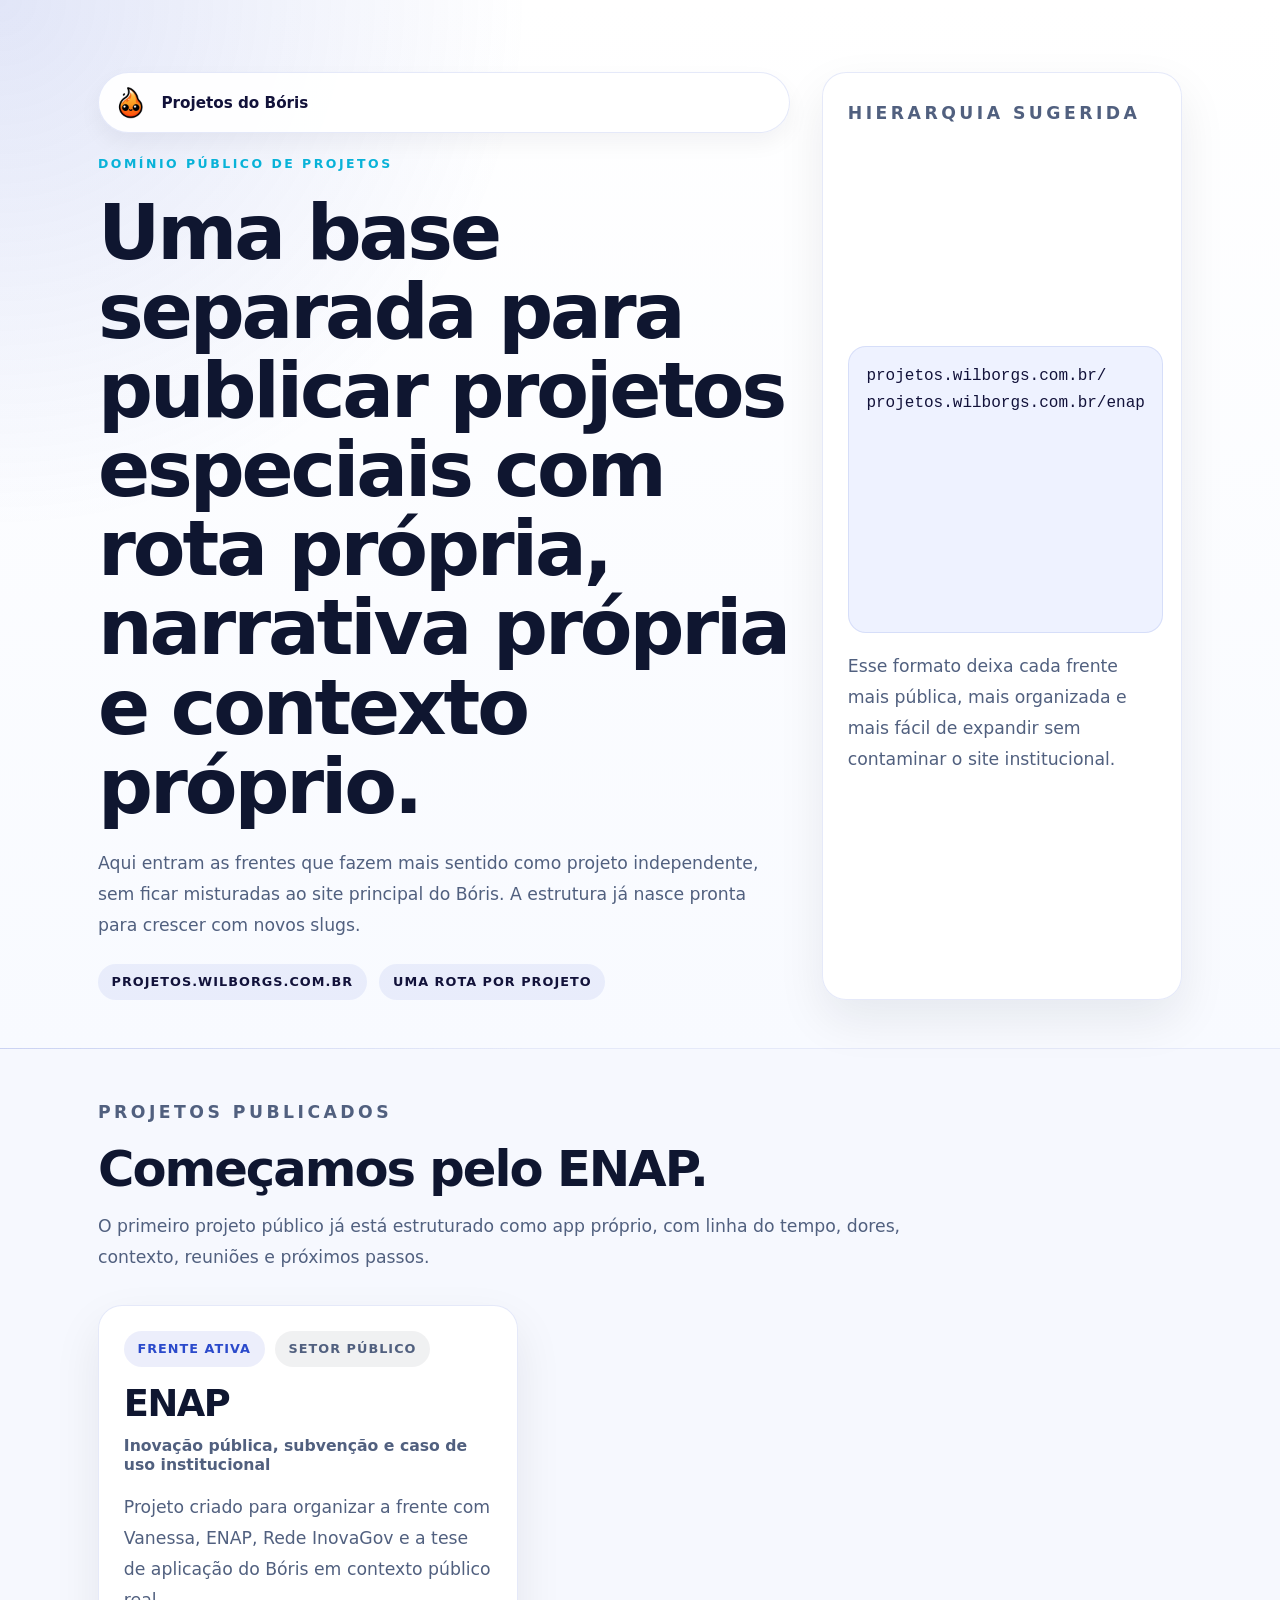
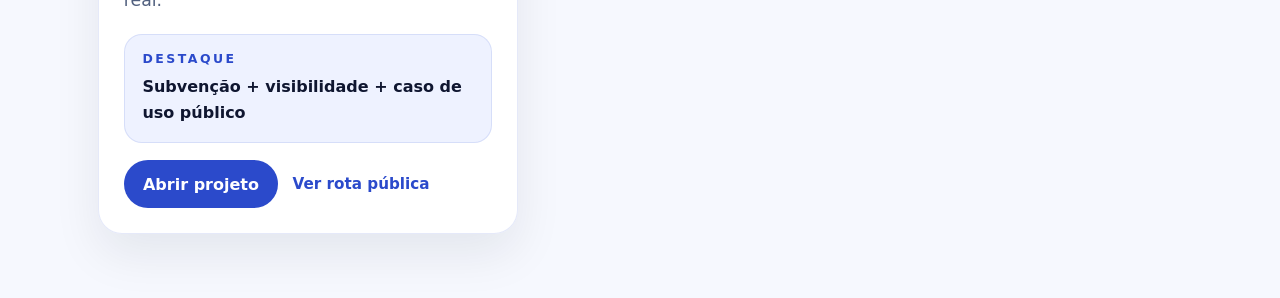
==== index.html @ 0bcfcd99 "chore: inicializa repositorio boris-projetos" ====
<!doctype html>
<html lang="pt-BR">
  <head>
    <meta charset="UTF-8" />
    <meta name="viewport" content="width=device-width, initial-scale=1.0" />
    <title>Projetos do Bóris</title>
    <meta
      name="description"
      content="Hub público de projetos do Bóris, com rotas independentes por projeto em um domínio próprio."
    />
    <link rel="stylesheet" href="./styles.css" />
  </head>
  <body>
    <main class="projects-shell">
      <section class="projects-hero">
        <div class="projects-container projects-hero-grid">
          <div class="projects-copy">
            <div class="projects-brand">
              <img src="./assets/boris-logo-oficial.png" alt="Logo Bóris" />
              <span>Projetos do Bóris</span>
            </div>

            <p class="projects-kicker">Domínio público de projetos</p>
            <h1>Uma base separada para publicar projetos especiais com rota própria, narrativa própria e contexto próprio.</h1>
            <p class="projects-lead">
              Aqui entram as frentes que fazem mais sentido como projeto independente, sem ficar
              misturadas ao site principal do Bóris. A estrutura já nasce pronta para crescer com
              novos slugs.
            </p>

            <div class="projects-pills">
              <span>projetos.wilborgs.com.br</span>
              <span>uma rota por projeto</span>
            </div>
          </div>

          <aside class="projects-architecture">
            <p class="projects-card-label">Hierarquia sugerida</p>
            <div class="projects-code">
              projetos.wilborgs.com.br/
              <br />
              projetos.wilborgs.com.br/enap
            </div>
            <p>
              Esse formato deixa cada frente mais pública, mais organizada e mais fácil de expandir
              sem contaminar o site institucional.
            </p>
          </aside>
        </div>
      </section>

      <section class="projects-section">
        <div class="projects-container">
          <div class="projects-section-head">
            <p class="projects-kicker">Projetos publicados</p>
            <h2>Começamos pelo ENAP.</h2>
            <p>
              O primeiro projeto público já está estruturado como app próprio, com linha do tempo,
              dores, contexto, reuniões e próximos passos.
            </p>
          </div>

          <div class="projects-grid">
            <article class="project-card">
              <div class="project-card-meta">
                <span>Frente ativa</span>
                <span>Setor público</span>
              </div>

              <h3>ENAP</h3>
              <p class="project-card-subtitle">Inovação pública, subvenção e caso de uso institucional</p>
              <p class="project-card-copy">
                Projeto criado para organizar a frente com Vanessa, ENAP, Rede InovaGov e a tese
                de aplicação do Bóris em contexto público real.
              </p>

              <div class="project-card-panel">
                <p class="projects-card-label">Destaque</p>
                <strong>Subvenção + visibilidade + caso de uso público</strong>
              </div>

              <div class="project-card-actions">
                <a class="project-button" href="./enap/">Abrir projeto</a>
                <a class="project-link" href="./enap/">Ver rota pública</a>
              </div>
            </article>
          </div>
        </div>
      </section>
    </main>
  </body>
</html>
---- styles.css ----
:root {
  --bg: #f6f8fe;
  --surface: #ffffff;
  --surface-soft: #eef2ff;
  --text: #0f1630;
  --text-secondary: #51607f;
  --line: rgba(43, 74, 203, 0.12);
  --blue: #2b4acb;
  --blue-dark: #12123a;
  --cyan: #08b2d8;
  --shadow: 0 20px 48px rgba(15, 23, 42, 0.08);
  --radius-lg: 24px;
  --radius-md: 18px;
  --radius-sm: 12px;
  --container: 1180px;
  --font: "Inter", system-ui, -apple-system, BlinkMacSystemFont, "Segoe UI", sans-serif;
}

* {
  box-sizing: border-box;
}

body {
  margin: 0;
  font-family: var(--font);
  background: var(--bg);
  color: var(--text);
}

img {
  display: block;
  max-width: 100%;
}

a {
  color: inherit;
  text-decoration: none;
}

.projects-container {
  width: min(100%, var(--container));
  margin: 0 auto;
  padding-inline: clamp(1.5rem, 4vw, 3rem);
}

.projects-shell {
  min-height: 100vh;
}

.projects-hero {
  padding: 4.5rem 0 3rem;
  background:
    radial-gradient(circle at top left, rgba(43, 74, 203, 0.14), transparent 32%),
    linear-gradient(180deg, #ffffff 0%, #f8faff 100%);
  border-bottom: 1px solid var(--line);
}

.projects-hero-grid {
  display: grid;
  gap: 2rem;
  grid-template-columns: minmax(0, 1.15fr) 360px;
  align-items: end;
}

.projects-brand {
  display: inline-flex;
  align-items: center;
  gap: 0.9rem;
  padding: 0.85rem 1rem;
  border-radius: 999px;
  background: rgba(255, 255, 255, 0.92);
  border: 1px solid var(--line);
  box-shadow: 0 10px 22px rgba(15, 23, 42, 0.05);
}

.projects-brand img {
  width: 2rem;
  height: 2rem;
}

.projects-brand span {
  font-size: 0.95rem;
  font-weight: 700;
  color: var(--blue-dark);
}

.projects-copy {
  display: grid;
  gap: 1.4rem;
}

.projects-kicker,
.projects-card-label {
  margin: 0;
  font-size: 0.78rem;
  font-weight: 700;
  letter-spacing: 0.2em;
  text-transform: uppercase;
}

.projects-kicker {
  color: var(--cyan);
}

.projects-copy h1,
.projects-section-head h2,
.project-card h3 {
  margin: 0;
  line-height: 1.03;
  letter-spacing: -0.04em;
}

.projects-copy h1 {
  max-width: 14ch;
  font-size: clamp(2.8rem, 6vw, 5.2rem);
}

.projects-lead,
.projects-section-head p,
.project-card-copy,
.projects-architecture p {
  margin: 0;
  font-size: 1.08rem;
  line-height: 1.8;
  color: var(--text-secondary);
}

.projects-pills {
  display: flex;
  flex-wrap: wrap;
  gap: 0.8rem;
}

.projects-pills span,
.project-card-meta span {
  display: inline-flex;
  align-items: center;
  min-height: 36px;
  padding: 0.5rem 0.85rem;
  border-radius: 999px;
  font-size: 0.8rem;
  font-weight: 700;
  text-transform: uppercase;
  letter-spacing: 0.08em;
}

.projects-pills span {
  background: rgba(43, 74, 203, 0.08);
  color: var(--blue-dark);
}

.projects-architecture,
.project-card {
  display: grid;
  gap: 1.1rem;
  padding: 1.55rem;
  border-radius: var(--radius-lg);
  background: rgba(255, 255, 255, 0.92);
  border: 1px solid var(--line);
  box-shadow: var(--shadow);
}

.projects-architecture {
  align-self: stretch;
}

.projects-card-label {
  color: var(--blue);
}

.projects-code,
.project-card-panel {
  border-radius: var(--radius-md);
  border: 1px solid var(--line);
  background: var(--surface-soft);
}

.projects-code {
  padding: 1rem 1.1rem;
  font-family: ui-monospace, SFMono-Regular, Menlo, monospace;
  font-size: 1rem;
  line-height: 1.7;
  color: var(--blue-dark);
}

.projects-section {
  padding: 3rem 0 4rem;
}

.projects-section-head {
  display: grid;
  gap: 1rem;
  max-width: 54rem;
}

.projects-section-head h2 {
  font-size: clamp(2rem, 4vw, 3.1rem);
}

.projects-grid {
  display: grid;
  gap: 1.5rem;
  margin-top: 2rem;
  grid-template-columns: repeat(auto-fit, minmax(320px, 420px));
}

.project-card-meta {
  display: flex;
  flex-wrap: wrap;
  gap: 0.65rem;
}

.project-card-meta span:first-child {
  background: rgba(43, 74, 203, 0.09);
  color: var(--blue);
}

.project-card-meta span:last-child {
  background: rgba(15, 23, 42, 0.06);
  color: var(--text-secondary);
}

.project-card h3 {
  font-size: 2.3rem;
}

.project-card-subtitle {
  margin: -0.25rem 0 0;
  font-size: 0.98rem;
  font-weight: 700;
  color: var(--text-secondary);
}

.project-card-panel {
  display: grid;
  gap: 0.55rem;
  padding: 1rem 1.1rem;
}

.project-card-panel strong {
  font-size: 1rem;
  line-height: 1.6;
  color: var(--text);
}

.project-card-actions {
  display: flex;
  flex-wrap: wrap;
  gap: 0.9rem;
  align-items: center;
}

.project-button {
  display: inline-flex;
  align-items: center;
  justify-content: center;
  min-height: 46px;
  padding: 0.9rem 1.2rem;
  border-radius: 999px;
  background: var(--blue);
  color: #ffffff;
  font-weight: 700;
}

.project-link {
  font-size: 0.95rem;
  font-weight: 700;
  color: var(--blue);
}

@media (max-width: 900px) {
  .projects-hero-grid {
    grid-template-columns: 1fr;
  }

  .projects-copy h1 {
    max-width: 100%;
  }
}

@media (max-width: 640px) {
  .projects-hero {
    padding-top: 3rem;
  }

  .projects-copy h1 {
    font-size: 2.6rem;
  }

  .projects-lead,
  .projects-section-head p,
  .project-card-copy,
  .projects-architecture p {
    font-size: 1rem;
  }
}
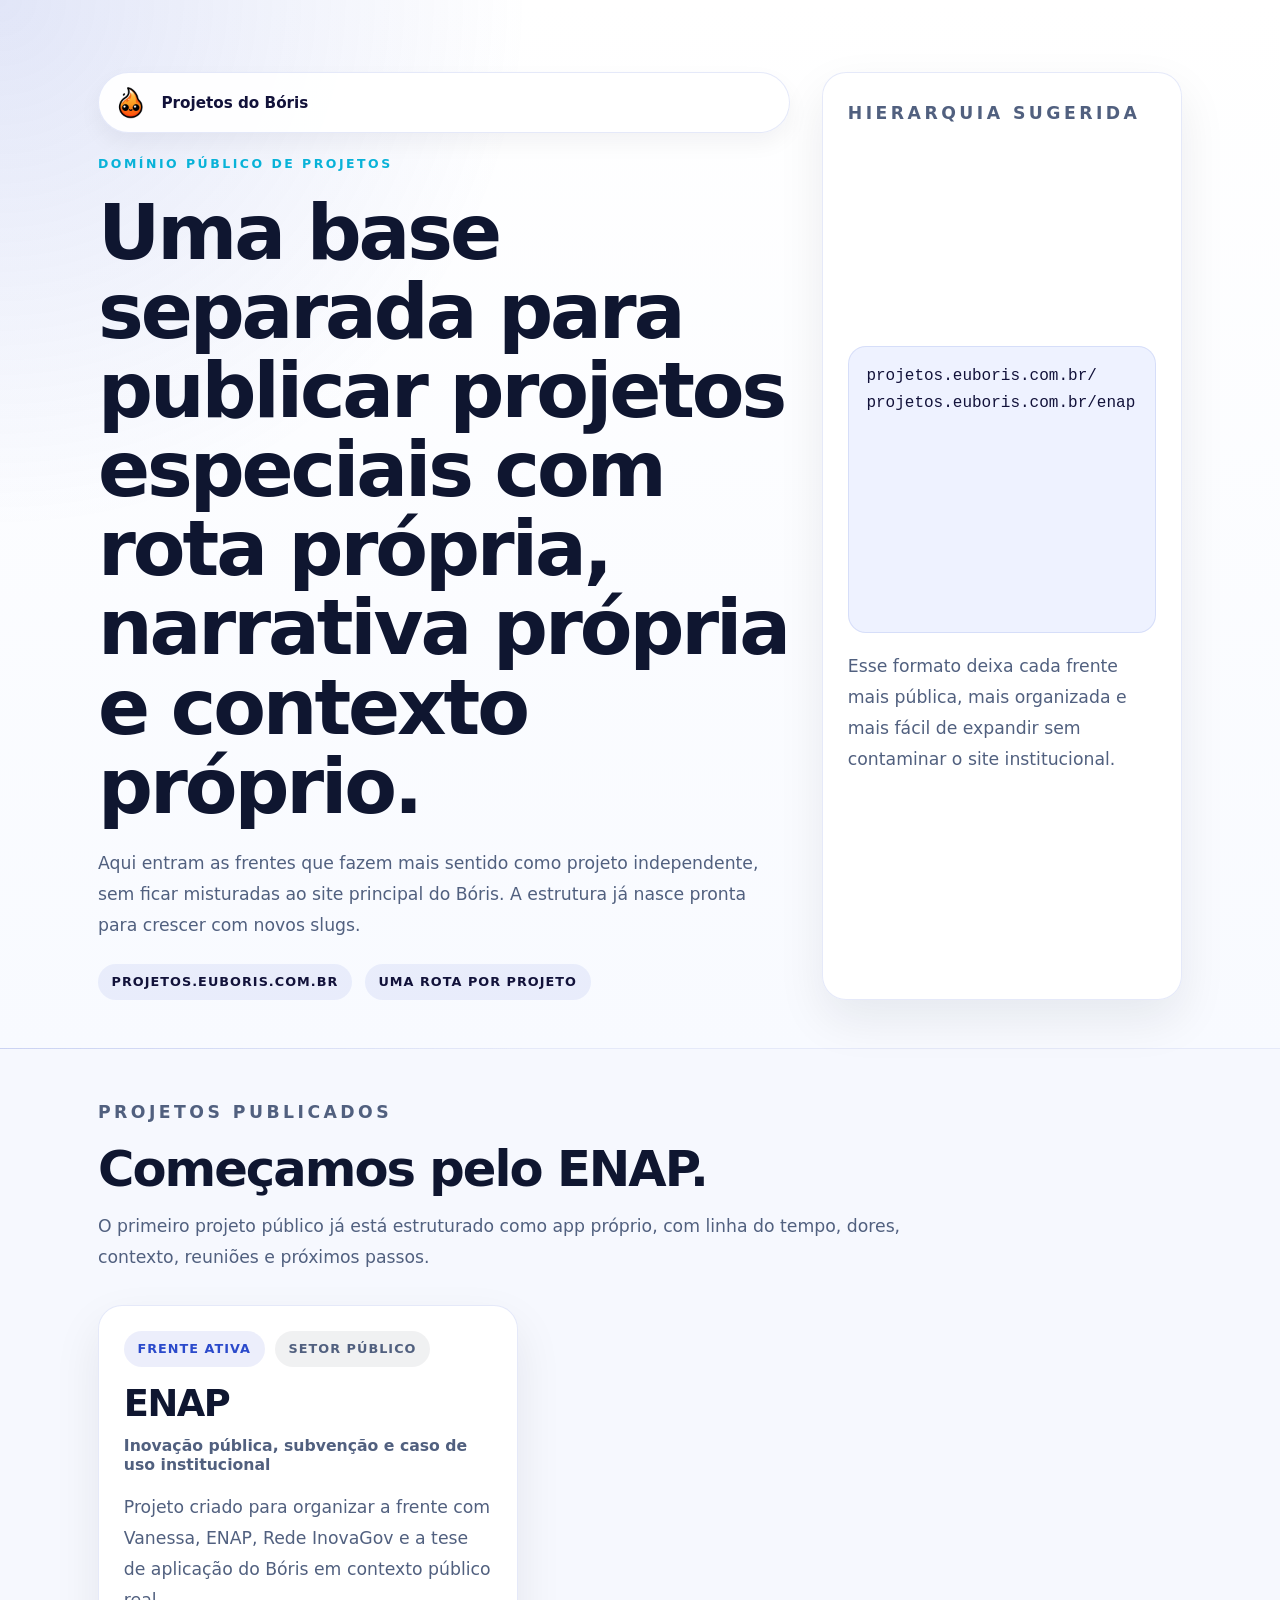
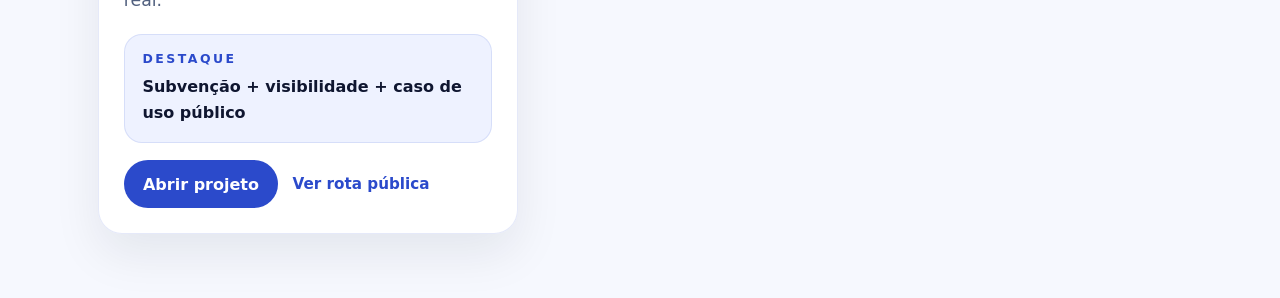
==== commit f35f5d6c: "chore: atualiza dominio alvo dos projetos" ====
--- a/index.html
+++ b/index.html
@@ -29,7 +29,7 @@
             </p>
 
             <div class="projects-pills">
-              <span>projetos.wilborgs.com.br</span>
+              <span>projetos.euboris.com.br</span>
               <span>uma rota por projeto</span>
             </div>
           </div>
@@ -37,9 +37,9 @@
           <aside class="projects-architecture">
             <p class="projects-card-label">Hierarquia sugerida</p>
             <div class="projects-code">
-              projetos.wilborgs.com.br/
+              projetos.euboris.com.br/
               <br />
-              projetos.wilborgs.com.br/enap
+              projetos.euboris.com.br/enap
             </div>
             <p>
               Esse formato deixa cada frente mais pública, mais organizada e mais fácil de expandir
